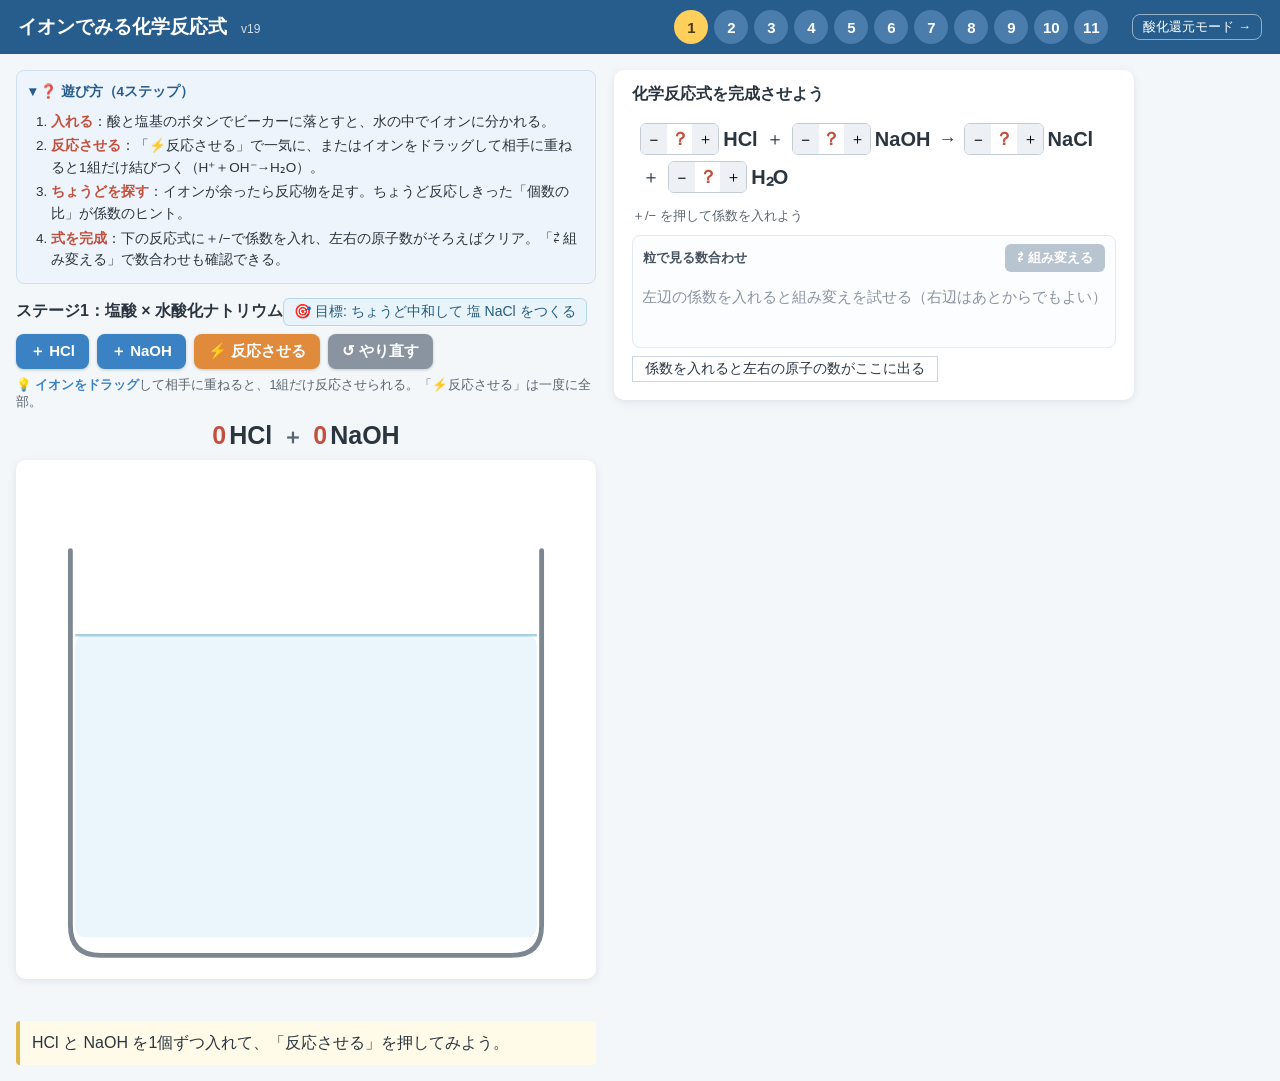
==== ion-equation/index.html @ 8eb2e438 "feat(ion-equation): 全ステージに「目標」バナーを表示（v19） 酸性塩ステージだけでなく全12ステージを「目標の○をつくる」枠に統一。 ステージ種別から目標文を自動生成し、手書きの" ====
<!DOCTYPE html>
<html lang="ja">
<head>
<meta charset="UTF-8">
<meta name="viewport" content="width=device-width, initial-scale=1.0">
<title>イオンでみる化学反応式</title>
<link rel="stylesheet" href="style.css?v=19">
</head>
<body>
<header>
  <h1>イオンでみる化学反応式</h1>
  <div class="version">v19</div>
  <nav id="stageNav"></nav>
  <a class="modeLink" href="redox.html">酸化還元モード →</a>
</header>
<main>
  <section id="labPane">
    <details class="howto" id="howto" open>
      <summary>❓ 遊び方（4ステップ）</summary>
      <ol>
        <li><b>入れる</b>：酸と塩基のボタンでビーカーに落とすと、水の中でイオンに分かれる。</li>
        <li><b>反応させる</b>：「⚡反応させる」で一気に、またはイオンをドラッグして相手に重ねると1組だけ結びつく（H⁺＋OH⁻→H₂O）。</li>
        <li><b>ちょうどを探す</b>：イオンが余ったら反応物を足す。ちょうど反応しきった「個数の比」が係数のヒント。</li>
        <li><b>式を完成</b>：下の反応式に＋/−で係数を入れ、左右の原子数がそろえばクリア。「⇄ 組み変える」で数合わせも確認できる。</li>
      </ol>
    </details>
    <div id="stageTitle"></div>
    <div id="toolbar"></div>
    <div class="hint">💡 <b>イオンをドラッグ</b>して相手に重ねると、1組だけ反応させられる。「⚡反応させる」は一度に全部。</div>
    <div id="addedFormula" class="addedFormula" aria-label="投入した反応物の数"></div>
    <svg id="beaker" viewBox="0 0 480 430" role="img" aria-label="ビーカーの中のイオン"></svg>
    <div id="ionCounts"></div>
    <div id="msg"></div>
  </section>
  <section id="eqPane">
    <h2>化学反応式を完成させよう</h2>
    <div id="equation"></div>
    <div id="eqMsg"></div>
    <div id="recombineWrap">
      <div class="recombineHead">粒で見る数合わせ<button id="recombineBtn">⇄ 組み変える</button></div>
      <svg id="recombine" viewBox="0 0 300 30"></svg>
      <div id="recombineMsg"></div>
    </div>
    <table id="tally"></table>
    <div id="netion" hidden></div>
    <div id="clearBanner" hidden></div>
  </section>
</main>
<script src="model.js?v=19"></script>
<script src="app.js?v=19"></script>
</body>
</html>
---- ion-equation/style.css ----
* { box-sizing: border-box; }
body {
  margin: 0;
  font-family: "Segoe UI", "Hiragino Sans", "Yu Gothic UI", sans-serif;
  background: #f4f7fa;
  color: #2a3540;
}
[hidden] { display: none !important; }

header {
  display: flex;
  align-items: baseline;
  gap: 14px;
  padding: 10px 18px;
  background: #275d8c;
  color: #fff;
  flex-wrap: wrap;
}
header h1 { font-size: 19px; margin: 0; }
.version { font-size: 12px; opacity: .8; }
#stageNav { margin-left: auto; }
#stageNav button {
  width: 34px; height: 34px;
  margin-left: 6px;
  border: none; border-radius: 50%;
  background: #4a7dab; color: #fff;
  font-weight: bold; font-size: 15px;
  cursor: pointer;
}
#stageNav button.active { background: #ffcf5c; color: #4a3a10; }

main {
  display: flex;
  gap: 18px;
  padding: 16px;
  flex-wrap: wrap;
  align-items: flex-start;
}
#labPane { flex: 1 1 460px; max-width: 580px; }
#eqPane {
  flex: 1 1 360px;
  max-width: 520px;
  background: #fff;
  border-radius: 10px;
  padding: 14px 18px 18px;
  box-shadow: 0 2px 8px rgba(30, 60, 90, .1);
}
#eqPane h2 { font-size: 16px; margin: 0 0 10px; }

.howto {
  background: #eef4fb;
  border: 1px solid #cfe0f0;
  border-radius: 8px;
  padding: 6px 12px;
  margin-bottom: 10px;
  font-size: 13.5px;
  line-height: 1.6;
}
.howto summary {
  font-weight: bold;
  color: #275d8c;
  cursor: pointer;
  padding: 4px 0;
  list-style: none;
}
.howto summary::-webkit-details-marker { display: none; }
.howto summary::before { content: "▸ "; }
.howto[open] summary::before { content: "▾ "; }
.howto ol { margin: 4px 0 6px; padding-left: 22px; }
.howto li { margin: 3px 0; }
.howto b { color: #c2503c; }

#stageTitle { font-size: 16px; margin-bottom: 8px; }
.goal {
  margin-top: 4px;
  font-size: 14px;
  color: #235c7d;
  background: #e9f3fa;
  border: 1px solid #b7d6ea;
  border-radius: 6px;
  padding: 4px 10px;
  display: inline-block;
}
/* 酸性塩の目標は暖色で「ふつうの中和とは違う」と際立たせる */
.goal.acid {
  color: #b5480f;
  background: #fff3e6;
  border-color: #f0c89a;
}
.goal b { font-size: 16px; }

#toolbar { margin-bottom: 8px; display: flex; gap: 8px; flex-wrap: wrap; }
#toolbar button {
  border: none; border-radius: 8px;
  padding: 8px 14px;
  font-size: 15px; font-weight: bold;
  color: #fff; cursor: pointer;
  box-shadow: 0 1px 3px rgba(0,0,0,.2);
}
#toolbar button:active { transform: translateY(1px); }
#toolbar .add { background: #3b82c4; }
#toolbar .react { background: #e08a3c; }
#toolbar .reset { background: #8a94a0; }

/* ビーカー上の「投入した反応物の数」表示。反応式の係数（左辺）と同じ見た目にして対応づける */
.addedFormula {
  text-align: center;
  font-size: 25px;
  font-weight: bold;
  margin: 2px 0 8px;
  min-height: 32px;
  line-height: 1.2;
  color: #2a3540;
}
.addedFormula .n {
  color: #c2503c;
  margin-right: 3px;
}
.addedFormula .plus {
  color: #5a6570;
  margin: 0 10px;
  font-size: 21px;
}
/* ちょうど反応しきったら緑にして「この個数比が係数」と気づかせる */
.addedFormula.matched { color: #2e8b57; }
.addedFormula.matched .n { color: #2e8b57; }

#beaker {
  width: 100%;
  background: #fff;
  border-radius: 10px;
  box-shadow: 0 2px 8px rgba(30, 60, 90, .1);
  display: block;
  touch-action: none; /* タッチでドラッグ中にページがスクロールしないように */
}
.particle text { pointer-events: none; user-select: none; }
.particle.draggable { cursor: grab; }
.particle.grabbed { cursor: grabbing; }
/* つかんでいるイオン: 少し持ち上がって見えるよう影 */
.particle.grabbed { filter: drop-shadow(0 3px 4px rgba(20, 40, 60, .4)); }
/* 重ねられる相手をやわらかく点滅させて誘導 */
.particle.target { animation: targetPulse 1.1s ease-in-out infinite; }
@keyframes targetPulse { 50% { filter: drop-shadow(0 0 6px #ffcf5c); } }
/* 相手に十分重なった瞬間の「離せば反応」サイン */
.particle.dropReady { filter: drop-shadow(0 0 7px #2e8b57); }

.hint {
  margin: 4px 0 8px;
  font-size: 12.5px;
  color: #5a6570;
  line-height: 1.4;
}
.hint b { color: #3b82c4; }
.splash {
  animation: splash .45s ease-out forwards;
  transform-box: fill-box;
  transform-origin: center;
}
@keyframes splash {
  from { opacity: .8; }
  to   { opacity: 0; transform: scale(2.4); }
}

#ionCounts { margin-top: 8px; min-height: 26px; }
.chip {
  display: inline-block;
  padding: 2px 10px;
  border-radius: 12px;
  background: #fff;
  border: 2px solid #ccd;
  margin: 2px;
  font-weight: bold;
  font-size: 13px;
}
.chip.escaped { border-style: dashed; color: #7a8590; }

/* ---- 酸化還元モード ---- */
.modeTag {
  font-size: 12px;
  background: #4a7dab;
  padding: 2px 8px;
  border-radius: 10px;
  margin-left: 8px;
  vertical-align: middle;
}
.modeLink {
  color: #fff;
  font-size: 13px;
  margin-left: 10px;
  text-decoration: none;
  border: 1px solid rgba(255, 255, 255, .5);
  padding: 3px 10px;
  border-radius: 8px;
  align-self: center;
}
.modeLink:hover { background: rgba(255, 255, 255, .15); }
.halfRow {
  display: flex;
  align-items: center;
  gap: 8px;
  margin: 8px 0;
  font-size: 17px;
  flex-wrap: wrap;
}
.kindTag {
  font-size: 12px;
  font-weight: bold;
  color: #fff;
  padding: 2px 8px;
  border-radius: 6px;
}
.kindTag.ox { background: #c0603c; }
.kindTag.red { background: #3c7ac0; }
.halfFormula { font-weight: bold; display: inline-flex; align-items: flex-start; gap: 2px; }
.fterm { display: inline-flex; flex-direction: column; align-items: center; line-height: 1.15; }
.fterm .oxtag {
  font-size: 10px;
  font-weight: bold;
  border: 1px solid;
  border-radius: 4px;
  padding: 0 3px;
  margin-top: 2px;
}
.oxtag.oxpos { color: #b05a2a; border-color: #d8a07a; }
.oxtag.oxneg { color: #3a62b8; border-color: #9ab4e0; }
.oxtag.oxzero { color: #5a6570; border-color: #aab4be; }
.fsep { margin: 0 3px; color: #5a6570; }
.halfRow .solo {
  border: none;
  border-radius: 6px;
  background: #3b82c4;
  color: #fff;
  padding: 4px 9px;
  font-size: 12px;
  font-weight: bold;
  cursor: pointer;
}
.combinedLine { font-weight: bold; display: flex; align-items: flex-start; flex-wrap: wrap; }
.combinedEq { display: inline-flex; align-items: flex-start; gap: 2px; }
#eTally {
  margin: 10px 0;
  padding: 8px 12px;
  background: #fdf8ec;
  border-left: 4px solid #f2c14e;
  border-radius: 4px;
  line-height: 1.8;
  font-size: 14px;
}
.edots { color: #e0a92e; letter-spacing: 2px; margin-left: 6px; }
#sumView {
  margin-top: 10px;
  padding: 8px 12px;
  background: #eef7ee;
  border-left: 4px solid #2e8b57;
  border-radius: 4px;
  line-height: 1.8;
}
.cancel { text-decoration: line-through; color: #c0392b; opacity: .7; }
.particle.waiting { animation: blink 1s infinite; }
.particle.leftoverE circle { stroke: #c0392b; stroke-width: 3; }
.particle.leftoverE { animation: blink 1s infinite; }
@keyframes blink { 50% { opacity: .35; } }
#msg {
  margin-top: 8px;
  padding: 10px 12px;
  background: #fffbe8;
  border-left: 4px solid #e0b64a;
  border-radius: 4px;
  min-height: 42px;
  line-height: 1.5;
}

#equation {
  font-size: 20px;
  display: flex;
  align-items: center;
  flex-wrap: wrap;
  gap: 6px;
  padding: 8px;
  border-radius: 8px;
}
#equation.balanced { background: #eef7ee; }
#equation .arrow, #equation .plus { font-size: 18px; margin: 0 2px; }
#equation .term { display: inline-flex; align-items: center; gap: 4px; }
#equation .formula { font-weight: bold; }
.stepper {
  display: inline-flex;
  align-items: center;
  border: 1px solid #c4cdd6;
  border-radius: 6px;
  overflow: hidden;
  background: #fff;
}
.stepper button {
  border: none;
  background: #edf1f5;
  width: 26px; height: 30px;
  font-size: 15px;
  cursor: pointer;
}
.stepper button:hover { background: #dbe4ec; }
.coeff {
  display: inline-block;
  min-width: 1.4em;
  text-align: center;
  font-weight: bold;
  font-size: 18px;
  color: #c2503c;
}
#eqMsg { margin: 6px 0 4px; font-size: 13px; color: #5a6570; min-height: 18px; }

#recombineWrap {
  margin: 10px 0 4px;
  padding: 8px 10px;
  background: #fbfdff;
  border: 1px solid #e3eaf0;
  border-radius: 8px;
}
.recombineHead {
  font-size: 13px;
  font-weight: bold;
  color: #46525e;
  display: flex;
  justify-content: space-between;
  align-items: center;
  margin-bottom: 6px;
}
.recombineHead button {
  border: none;
  border-radius: 6px;
  background: #3b82c4;
  color: #fff;
  padding: 5px 12px;
  font-size: 13px;
  font-weight: bold;
  cursor: pointer;
}
.recombineHead button:disabled { background: #b8c4cf; cursor: default; }
#recombine { width: 100%; height: auto; display: block; }
#recombine .rpart.leftover circle { stroke: #c0392b; stroke-width: 3; }
#recombine rect.missingBox { stroke: #c0392b; }
#recombine rect.filledBox { stroke: #7fb08a; stroke-dasharray: none; }
#recombine rect.overBox { stroke: #c0392b; stroke-dasharray: none; }
#recombine rect.madeBox { stroke: #6a93b8; stroke-dasharray: none; }
#recombine text.badLabel { fill: #c0392b; }
#recombine text.goodLabel { fill: #2e8b57; }
#recombineMsg { font-size: 13px; color: #46525e; min-height: 18px; margin-top: 4px; line-height: 1.5; }

#tally { border-collapse: collapse; margin-top: 8px; font-size: 14px; }
#tally td, #tally th {
  border: 1px solid #cdd6de;
  padding: 3px 12px;
  text-align: center;
}
#tally th { background: #f0f4f8; }
.okcell { color: #2e8b57; font-weight: bold; }
.ngcell { color: #c0392b; font-weight: bold; }

#netion {
  margin-top: 12px;
  padding: 8px 12px;
  background: #eef7ee;
  border-left: 4px solid #2e8b57;
  border-radius: 4px;
  line-height: 1.5;
}
#clearBanner {
  margin-top: 12px;
  padding: 12px;
  background: #fff7df;
  border: 2px solid #e0b64a;
  border-radius: 8px;
  font-weight: bold;
  line-height: 1.6;
}
#clearBanner button {
  margin-top: 6px;
  border: none; border-radius: 8px;
  padding: 8px 16px;
  background: #e08a3c; color: #fff;
  font-size: 15px; font-weight: bold;
  cursor: pointer;
}

/* ---- スマホ（縦持ち）: 指で押しやすいタップ標的にする ---- */
@media (max-width: 560px) {
  main { padding: 10px; gap: 10px; }
  header { padding: 8px 12px; gap: 8px; }
  header h1 { font-size: 17px; }
  #eqPane { padding: 12px 12px 16px; }
  /* 投入・反応・やり直しボタンは高さ44px以上に */
  #toolbar { gap: 6px; }
  #toolbar button { padding: 11px 14px; min-height: 44px; }
  /* ステージ番号の丸 */
  #stageNav button { width: 40px; height: 40px; margin-left: 5px; font-size: 16px; }
  /* 係数ステッパーの＋/−は小さいと押し間違えるので拡大 */
  .stepper button { width: 40px; height: 42px; font-size: 19px; }
  .coeff { min-width: 1.5em; font-size: 20px; }
  #equation { font-size: 19px; gap: 8px 6px; }
  /* 数合わせの「組み変える」ボタンも押しやすく */
  .recombineHead button { padding: 9px 14px; min-height: 40px; }
  .modeLink { padding: 6px 12px; }
  .hint { font-size: 13px; }
}
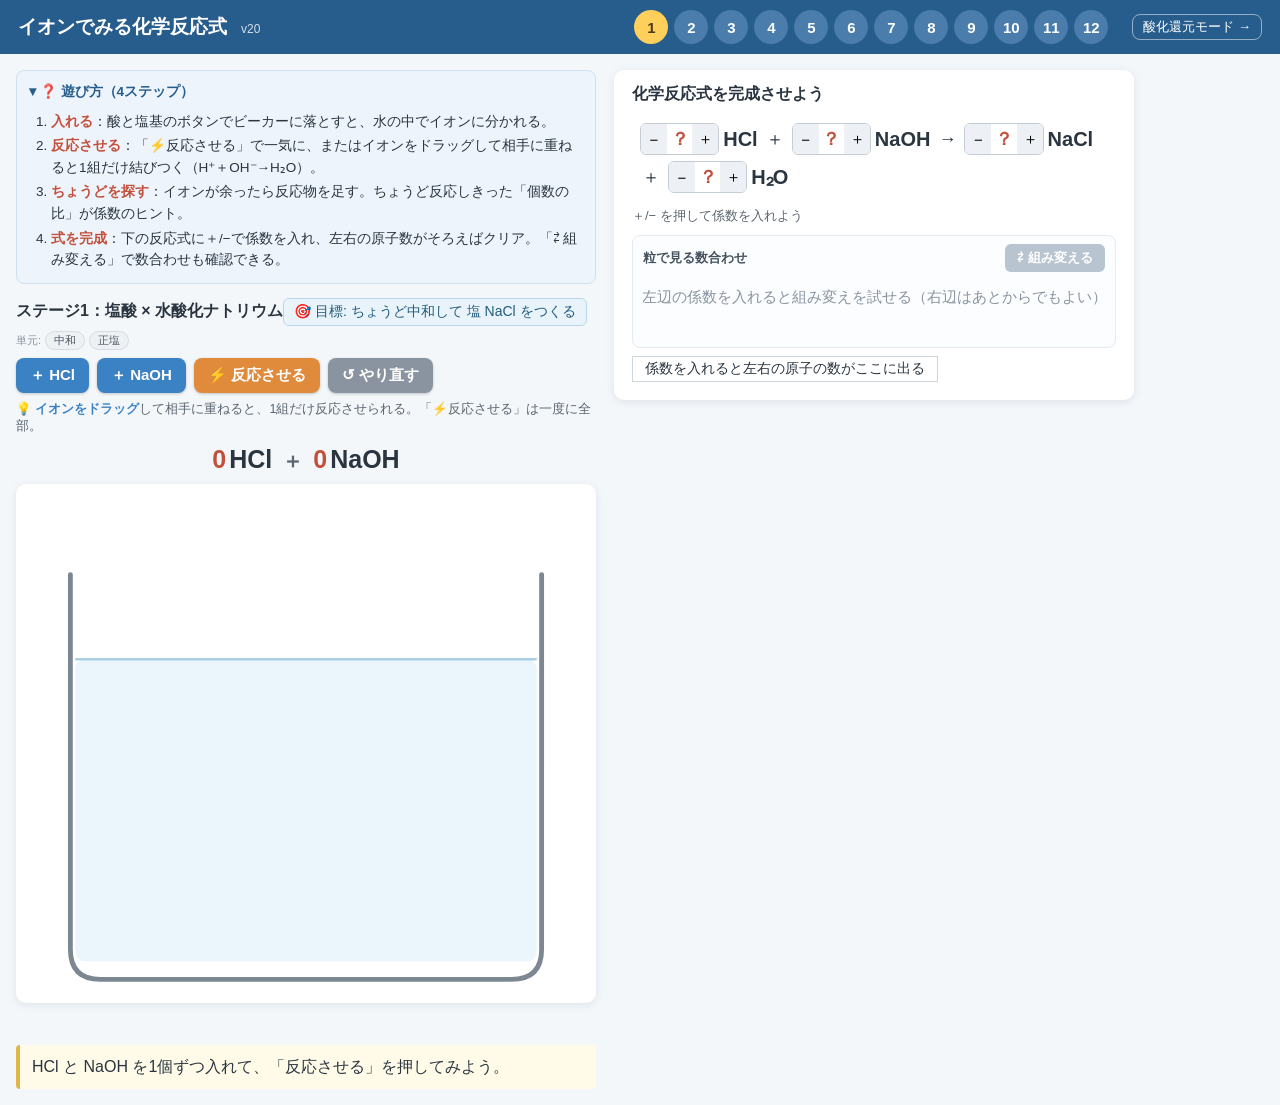
==== commit b9ec7339: "feat(ion-equation): 単元タグ（塩の分類・反応の型）と文言微修正（v20） 塩の分類（正塩・酸性塩）と反応の型（中和・沈殿・気体発生）を単元タグとして 各ステージに付与。「アプリを教" ====
--- a/ion-equation/index.html
+++ b/ion-equation/index.html
@@ -4,12 +4,12 @@
 <meta charset="UTF-8">
 <meta name="viewport" content="width=device-width, initial-scale=1.0">
 <title>イオンでみる化学反応式</title>
-<link rel="stylesheet" href="style.css?v=19">
+<link rel="stylesheet" href="style.css?v=20">
 </head>
 <body>
 <header>
   <h1>イオンでみる化学反応式</h1>
-  <div class="version">v19</div>
+  <div class="version">v20</div>
   <nav id="stageNav"></nav>
   <a class="modeLink" href="redox.html">酸化還元モード →</a>
 </header>
@@ -46,7 +46,7 @@
     <div id="clearBanner" hidden></div>
   </section>
 </main>
-<script src="model.js?v=19"></script>
-<script src="app.js?v=19"></script>
+<script src="model.js?v=20"></script>
+<script src="app.js?v=20"></script>
 </body>
 </html>
--- a/ion-equation/style.css
+++ b/ion-equation/style.css
@@ -88,6 +88,18 @@
   border-color: #f0c89a;
 }
 .goal b { font-size: 16px; }
+.tags { margin-top: 5px; font-size: 11px; }
+.tags .lead { color: #8a94a0; margin-right: 4px; }
+.tag {
+  display: inline-block;
+  background: #eef1f4;
+  border: 1px solid #d5dce2;
+  border-radius: 10px;
+  padding: 1px 8px;
+  margin-right: 4px;
+  color: #4a5560;
+}
+.tag.saltAcid { background: #fff3e6; border-color: #f0c89a; color: #b5480f; }
 
 #toolbar { margin-bottom: 8px; display: flex; gap: 8px; flex-wrap: wrap; }
 #toolbar button {
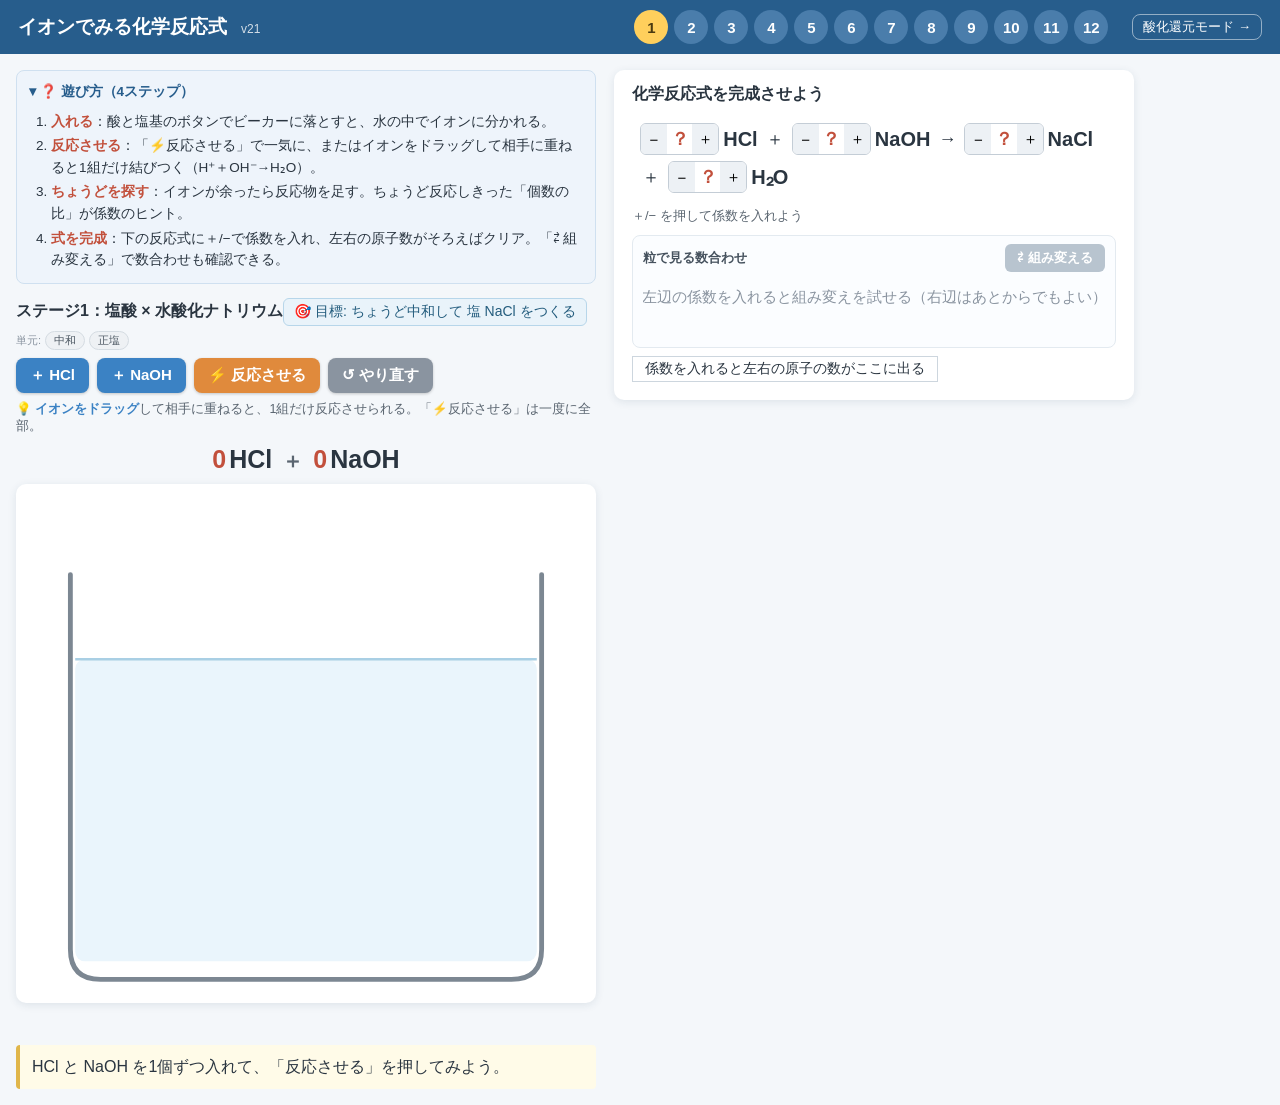
==== commit e9f40eb3: "fix(ion-equation): test.html の iframe src にもバージョンを付与（v21） test.html の iframe src が index.html / redo" ====
--- a/ion-equation/index.html
+++ b/ion-equation/index.html
@@ -4,12 +4,12 @@
 <meta charset="UTF-8">
 <meta name="viewport" content="width=device-width, initial-scale=1.0">
 <title>イオンでみる化学反応式</title>
-<link rel="stylesheet" href="style.css?v=20">
+<link rel="stylesheet" href="style.css?v=21">
 </head>
 <body>
 <header>
   <h1>イオンでみる化学反応式</h1>
-  <div class="version">v20</div>
+  <div class="version">v21</div>
   <nav id="stageNav"></nav>
   <a class="modeLink" href="redox.html">酸化還元モード →</a>
 </header>
@@ -46,7 +46,7 @@
     <div id="clearBanner" hidden></div>
   </section>
 </main>
-<script src="model.js?v=20"></script>
-<script src="app.js?v=20"></script>
+<script src="model.js?v=21"></script>
+<script src="app.js?v=21"></script>
 </body>
 </html>
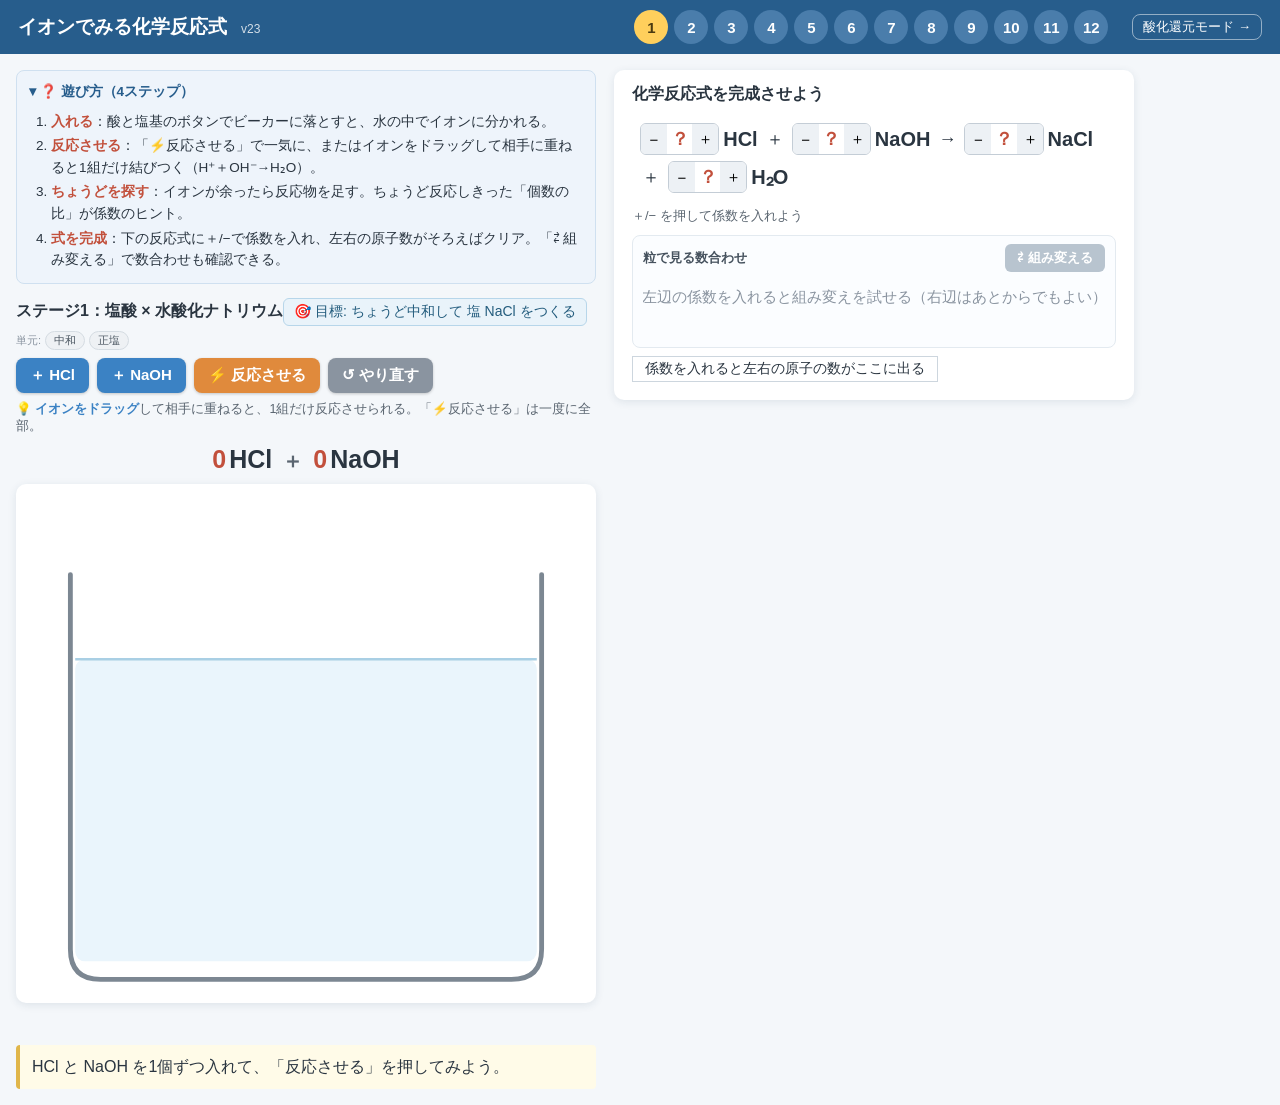
==== commit 16530a49: "feat(ion-equation): 反応ライブラリのローダ＋逆引きインデックス（v23, Phase1増分2） library.js を新設。reactions.json を読み込み、分類・登場物" ====
--- a/ion-equation/index.html
+++ b/ion-equation/index.html
@@ -4,12 +4,12 @@
 <meta charset="UTF-8">
 <meta name="viewport" content="width=device-width, initial-scale=1.0">
 <title>イオンでみる化学反応式</title>
-<link rel="stylesheet" href="style.css?v=21">
+<link rel="stylesheet" href="style.css?v=23">
 </head>
 <body>
 <header>
   <h1>イオンでみる化学反応式</h1>
-  <div class="version">v21</div>
+  <div class="version">v23</div>
   <nav id="stageNav"></nav>
   <a class="modeLink" href="redox.html">酸化還元モード →</a>
 </header>
@@ -46,7 +46,8 @@
     <div id="clearBanner" hidden></div>
   </section>
 </main>
-<script src="model.js?v=21"></script>
-<script src="app.js?v=21"></script>
+<script src="library.js?v=23"></script>
+<script src="model.js?v=23"></script>
+<script src="app.js?v=23"></script>
 </body>
 </html>
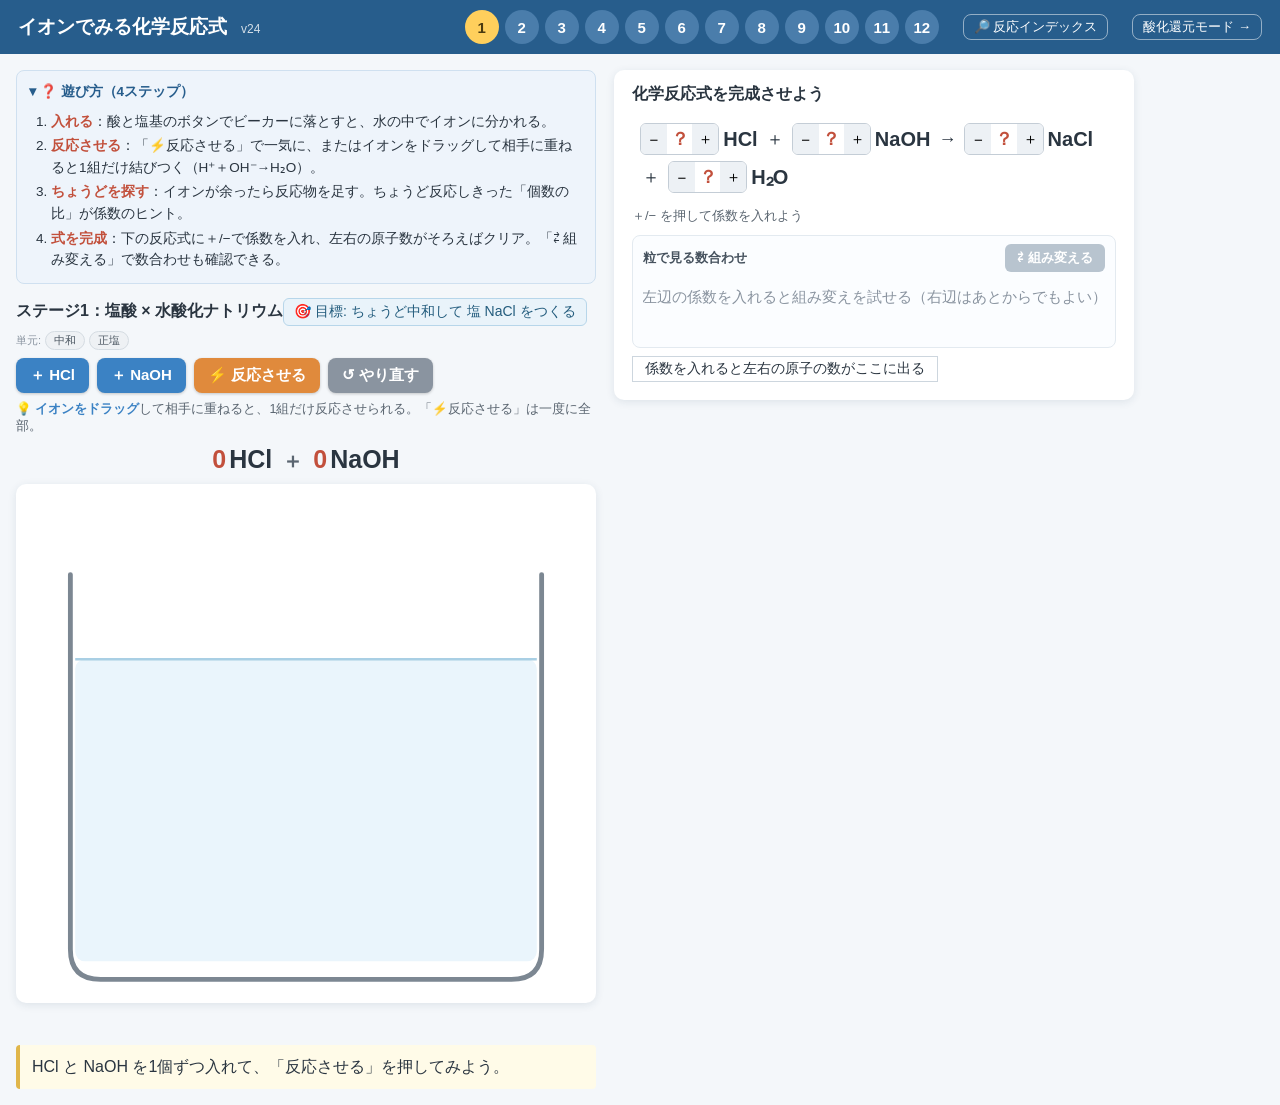
==== commit 639b6666: "feat(ion-equation): 反応インデックス/検索UI（v24, Phase2増分1） 分類・登場物質から反応を探せるインデックス画面 library.html を新設。  - libra" ====
--- a/ion-equation/index.html
+++ b/ion-equation/index.html
@@ -4,13 +4,14 @@
 <meta charset="UTF-8">
 <meta name="viewport" content="width=device-width, initial-scale=1.0">
 <title>イオンでみる化学反応式</title>
-<link rel="stylesheet" href="style.css?v=23">
+<link rel="stylesheet" href="style.css?v=24">
 </head>
 <body>
 <header>
   <h1>イオンでみる化学反応式</h1>
-  <div class="version">v23</div>
+  <div class="version">v24</div>
   <nav id="stageNav"></nav>
+  <a class="modeLink" href="library.html">🔎 反応インデックス</a>
   <a class="modeLink" href="redox.html">酸化還元モード →</a>
 </header>
 <main>
@@ -46,8 +47,8 @@
     <div id="clearBanner" hidden></div>
   </section>
 </main>
-<script src="library.js?v=23"></script>
-<script src="model.js?v=23"></script>
-<script src="app.js?v=23"></script>
+<script src="library.js?v=24"></script>
+<script src="model.js?v=24"></script>
+<script src="app.js?v=24"></script>
 </body>
 </html>
--- a/ion-equation/style.css
+++ b/ion-equation/style.css
@@ -100,6 +100,71 @@
   color: #4a5560;
 }
 .tag.saltAcid { background: #fff3e6; border-color: #f0c89a; color: #b5480f; }
+
+/* ---- 反応インデックス（library.html） ---- */
+.libMain { display: block; max-width: 900px; margin: 0 auto; }
+#libControls { margin-bottom: 10px; }
+#libSearch {
+  width: 100%;
+  padding: 10px 12px;
+  font-size: 15px;
+  border: 1px solid #c4cdd6;
+  border-radius: 8px;
+}
+#libFilters { margin-top: 10px; display: flex; flex-wrap: wrap; gap: 12px; }
+.filterGroup { display: flex; align-items: center; flex-wrap: wrap; gap: 5px; }
+.filterLead { font-size: 12px; color: #8a94a0; margin-right: 2px; }
+.filterChip {
+  border: 1px solid #c4cdd6;
+  background: #fff;
+  border-radius: 14px;
+  padding: 4px 12px;
+  font-size: 13px;
+  cursor: pointer;
+  color: #46525e;
+}
+.filterChip:hover { background: #f0f4f8; }
+.filterChip.on { background: #275d8c; border-color: #275d8c; color: #fff; }
+.filterChip.acid.on { background: #b5480f; border-color: #b5480f; }
+#libCount { font-size: 13px; color: #5a6570; margin: 6px 2px; }
+#libList { list-style: none; margin: 0; padding: 0; }
+.rxnRow {
+  background: #fff;
+  border: 1px solid #e3eaf0;
+  border-radius: 10px;
+  padding: 12px 14px;
+  margin-bottom: 10px;
+  box-shadow: 0 1px 4px rgba(30, 60, 90, .06);
+}
+.rxnEq { font-size: 18px; font-weight: bold; color: #23303b; margin-bottom: 6px; }
+.rxnMeta { display: flex; flex-wrap: wrap; align-items: center; gap: 6px; margin-bottom: 4px; }
+.rxnBadge {
+  font-size: 12px;
+  background: #eef1f4;
+  border: 1px solid #d5dce2;
+  border-radius: 10px;
+  padding: 1px 8px;
+  color: #4a5560;
+}
+.rxnBadge.acid { background: #fff3e6; border-color: #f0c89a; color: #b5480f; }
+.rxnBadge.redox { background: #eef7ee; border-color: #a9d3b4; color: #2e6b43; }
+.rxnBadge.diff { background: #fbf6e8; border-color: #ecd9a6; color: #9a7b1f; }
+.rxnBadge.pending { background: #f3f4f6; color: #8a94a0; border-style: dashed; }
+.rxnNet { font-size: 13px; color: #46525e; margin-left: 4px; }
+.rxnNote { font-size: 13px; color: #5a6570; line-height: 1.5; margin: 4px 0; }
+.rxnActions { margin-top: 6px; }
+.rxnPlay {
+  display: inline-block;
+  background: #3b82c4;
+  color: #fff;
+  text-decoration: none;
+  font-size: 13px;
+  font-weight: bold;
+  padding: 6px 14px;
+  border-radius: 8px;
+}
+.rxnPlay:hover { background: #326fa8; }
+.rxnEmpty { color: #8a94a0; padding: 20px; text-align: center; }
 
 #toolbar { margin-bottom: 8px; display: flex; gap: 8px; flex-wrap: wrap; }
 #toolbar button {
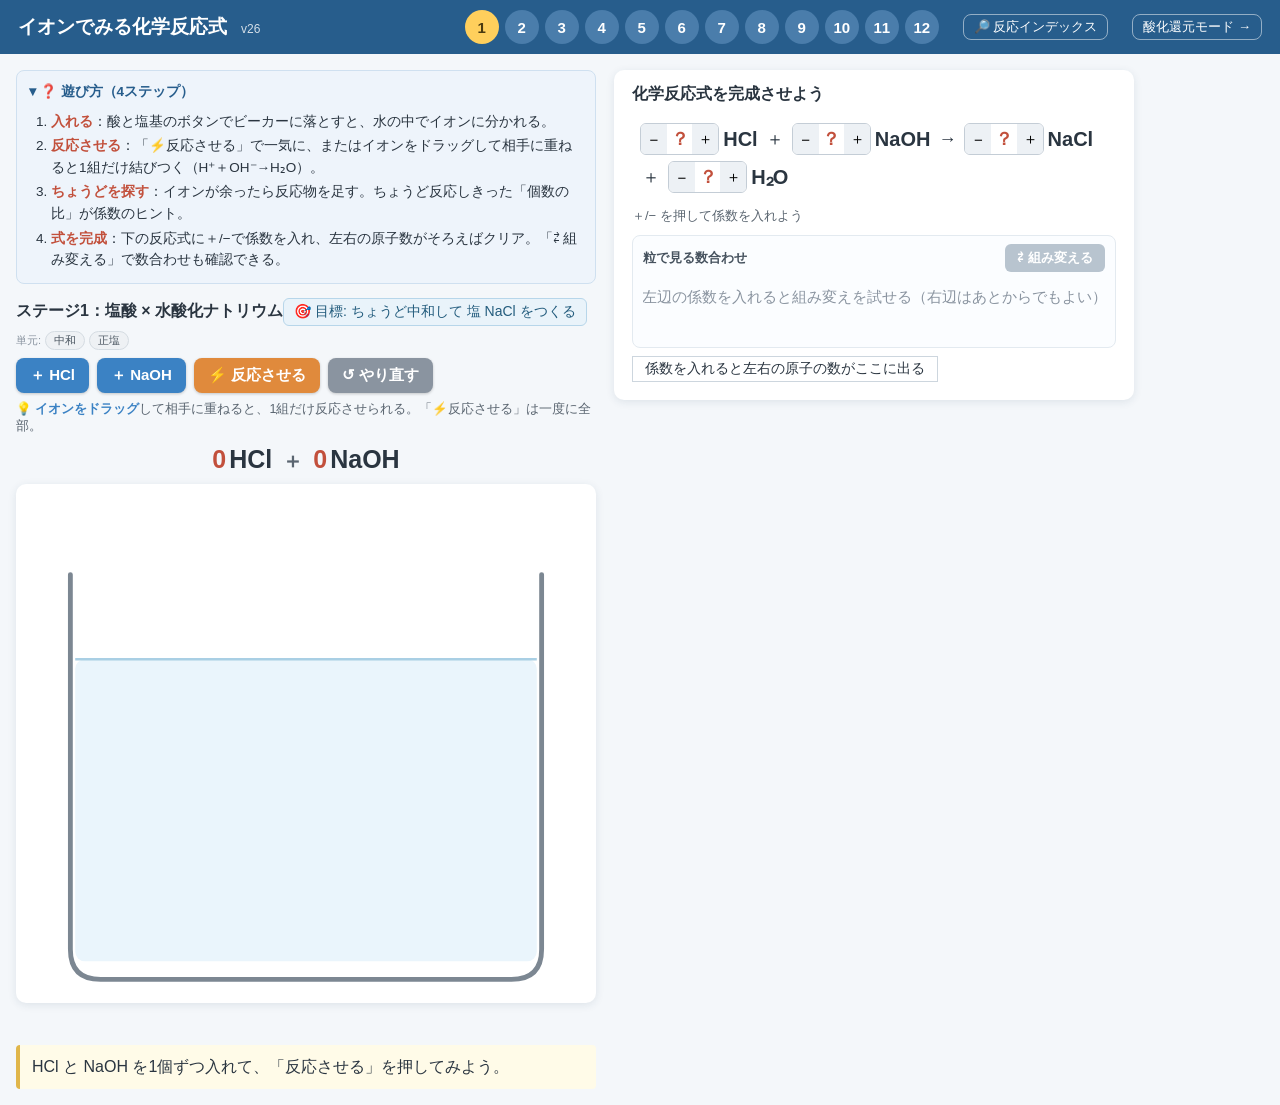
==== commit 020c5f4d: "feat(ion-equation): 溶液中の酸化還元(KMnO₄/K₂Cr₂O₇)を参照エントリで網羅に追加（v26） ユーザーの狙い「KMnO₄ など水溶液中の反応に対応」への最短の一歩。アニメ" ====
--- a/ion-equation/index.html
+++ b/ion-equation/index.html
@@ -4,12 +4,12 @@
 <meta charset="UTF-8">
 <meta name="viewport" content="width=device-width, initial-scale=1.0">
 <title>イオンでみる化学反応式</title>
-<link rel="stylesheet" href="style.css?v=24">
+<link rel="stylesheet" href="style.css?v=26">
 </head>
 <body>
 <header>
   <h1>イオンでみる化学反応式</h1>
-  <div class="version">v24</div>
+  <div class="version">v26</div>
   <nav id="stageNav"></nav>
   <a class="modeLink" href="library.html">🔎 反応インデックス</a>
   <a class="modeLink" href="redox.html">酸化還元モード →</a>
@@ -47,8 +47,8 @@
     <div id="clearBanner" hidden></div>
   </section>
 </main>
-<script src="library.js?v=24"></script>
-<script src="model.js?v=24"></script>
-<script src="app.js?v=24"></script>
+<script src="library.js?v=26"></script>
+<script src="model.js?v=26"></script>
+<script src="app.js?v=26"></script>
 </body>
 </html>
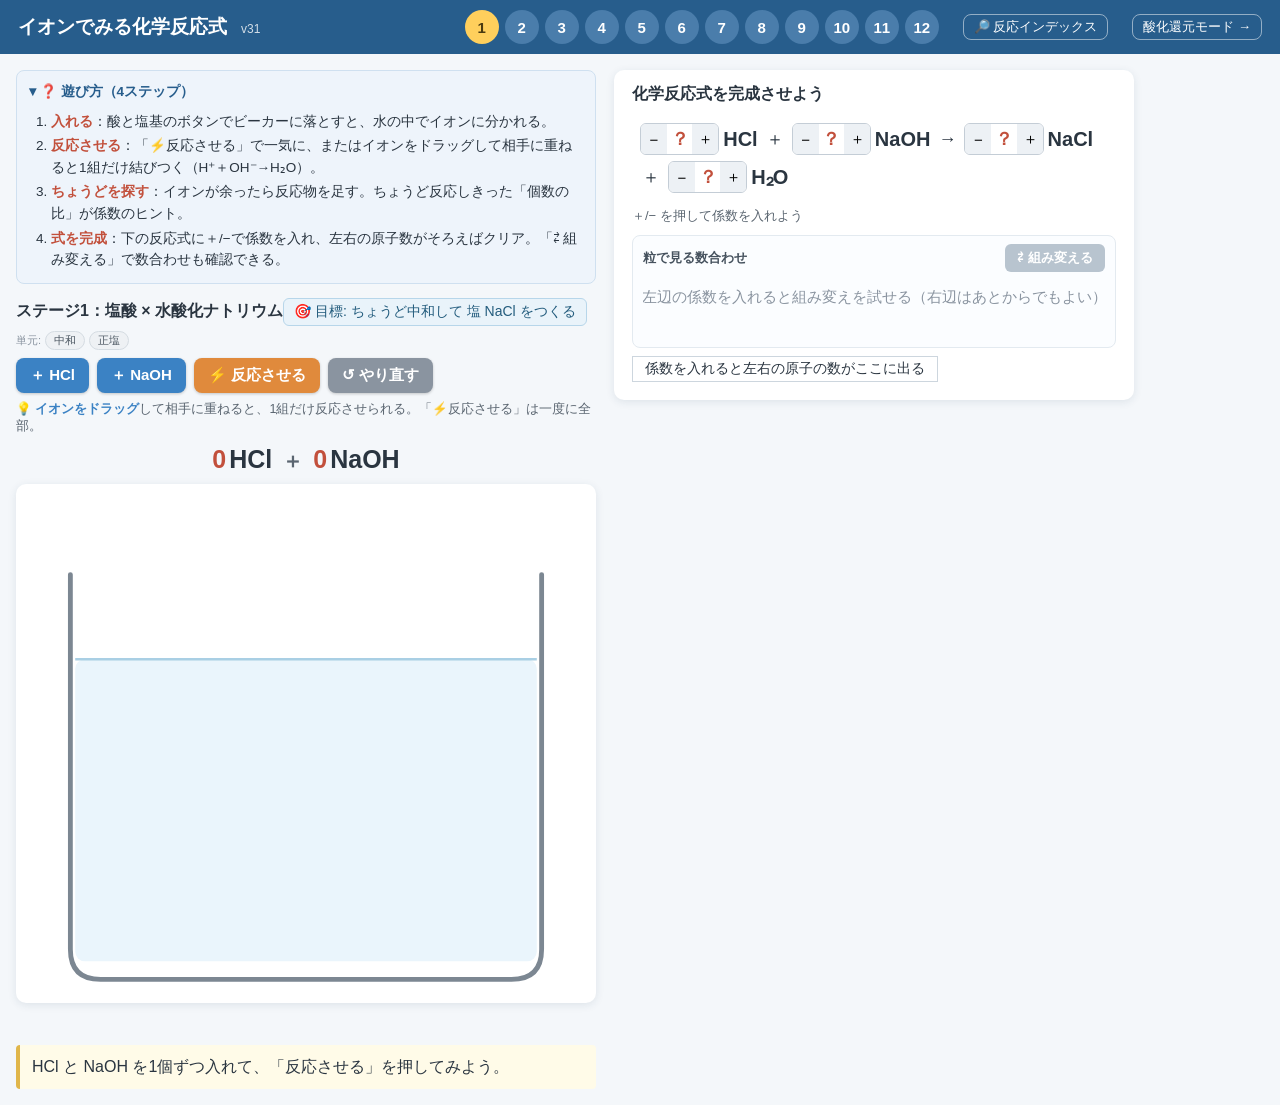
==== commit 5a7ef734: "feat(ion-equation): 溶液中酸化還元 第2弾 Cr₂O₇²⁻×Fe²⁺（橙→緑）＋色の一般化（v31） - REDOX_STAGES に rs2「二クロム酸カリウム × 鉄(Ⅱ)（6" ====
--- a/ion-equation/index.html
+++ b/ion-equation/index.html
@@ -4,12 +4,12 @@
 <meta charset="UTF-8">
 <meta name="viewport" content="width=device-width, initial-scale=1.0">
 <title>イオンでみる化学反応式</title>
-<link rel="stylesheet" href="style.css?v=26">
+<link rel="stylesheet" href="style.css?v=31">
 </head>
 <body>
 <header>
   <h1>イオンでみる化学反応式</h1>
-  <div class="version">v26</div>
+  <div class="version">v31</div>
   <nav id="stageNav"></nav>
   <a class="modeLink" href="library.html">🔎 反応インデックス</a>
   <a class="modeLink" href="redox.html">酸化還元モード →</a>
@@ -47,8 +47,8 @@
     <div id="clearBanner" hidden></div>
   </section>
 </main>
-<script src="library.js?v=26"></script>
-<script src="model.js?v=26"></script>
-<script src="app.js?v=26"></script>
+<script src="library.js?v=31"></script>
+<script src="model.js?v=31"></script>
+<script src="app.js?v=31"></script>
 </body>
 </html>
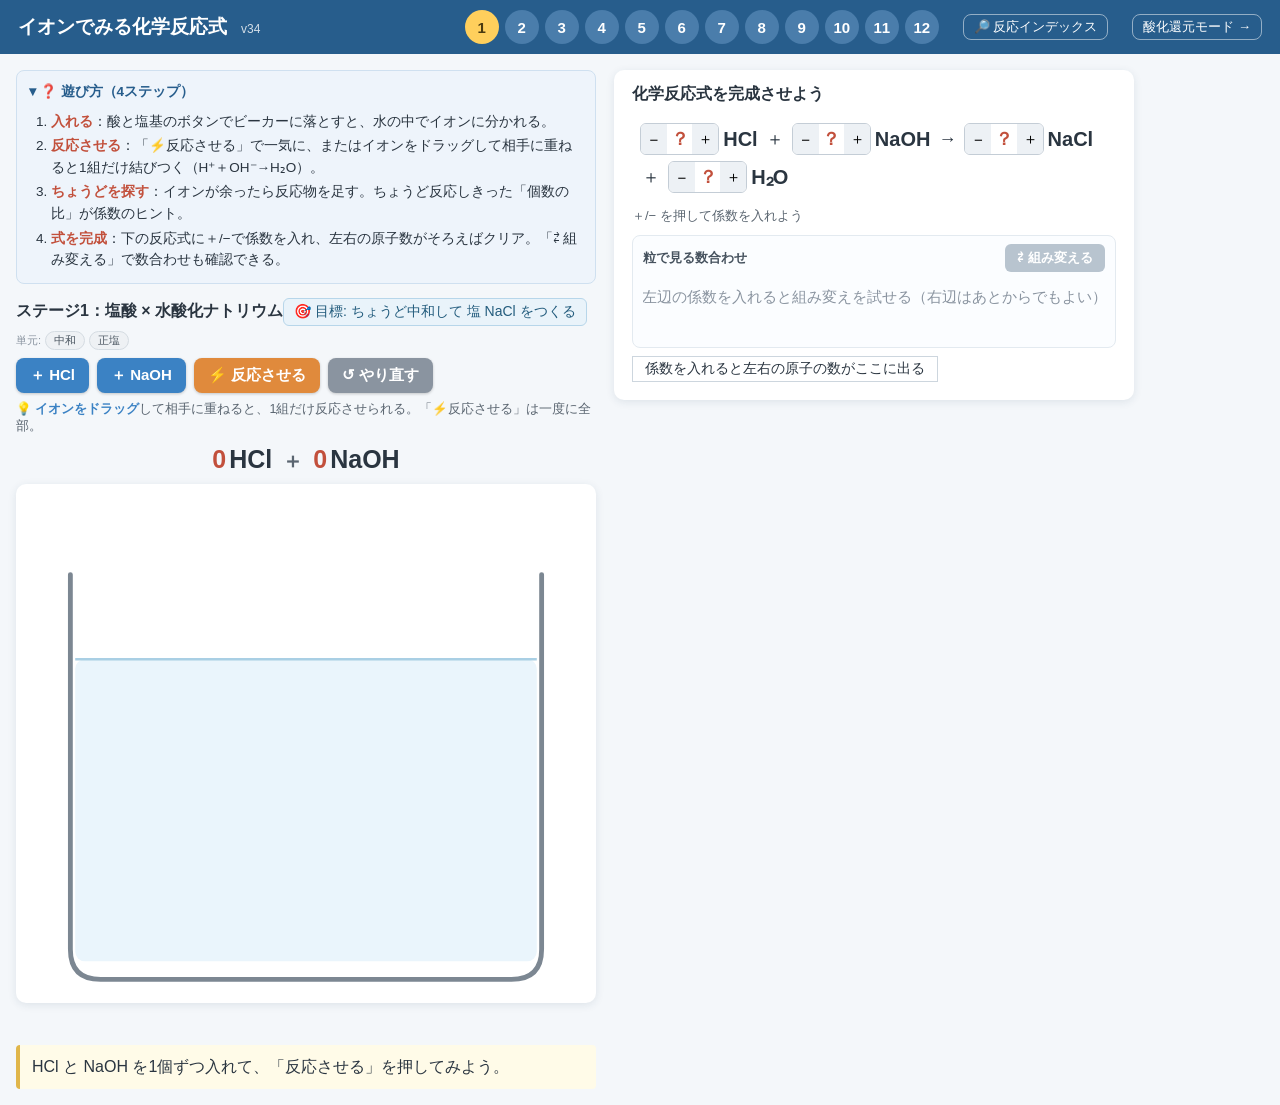
==== commit b36242f0: "feat(ion-equation): 錯イオン生成の網羅拡大 - 沈殿の再溶解・両性水酸化物（v34） 錯イオン生成に4反応を追加（参照エントリ・complex-ion・playable:false" ====
--- a/ion-equation/index.html
+++ b/ion-equation/index.html
@@ -4,12 +4,12 @@
 <meta charset="UTF-8">
 <meta name="viewport" content="width=device-width, initial-scale=1.0">
 <title>イオンでみる化学反応式</title>
-<link rel="stylesheet" href="style.css?v=31">
+<link rel="stylesheet" href="style.css?v=34">
 </head>
 <body>
 <header>
   <h1>イオンでみる化学反応式</h1>
-  <div class="version">v31</div>
+  <div class="version">v34</div>
   <nav id="stageNav"></nav>
   <a class="modeLink" href="library.html">🔎 反応インデックス</a>
   <a class="modeLink" href="redox.html">酸化還元モード →</a>
@@ -47,8 +47,8 @@
     <div id="clearBanner" hidden></div>
   </section>
 </main>
-<script src="library.js?v=31"></script>
-<script src="model.js?v=31"></script>
-<script src="app.js?v=31"></script>
+<script src="library.js?v=34"></script>
+<script src="model.js?v=34"></script>
+<script src="app.js?v=34"></script>
 </body>
 </html>
